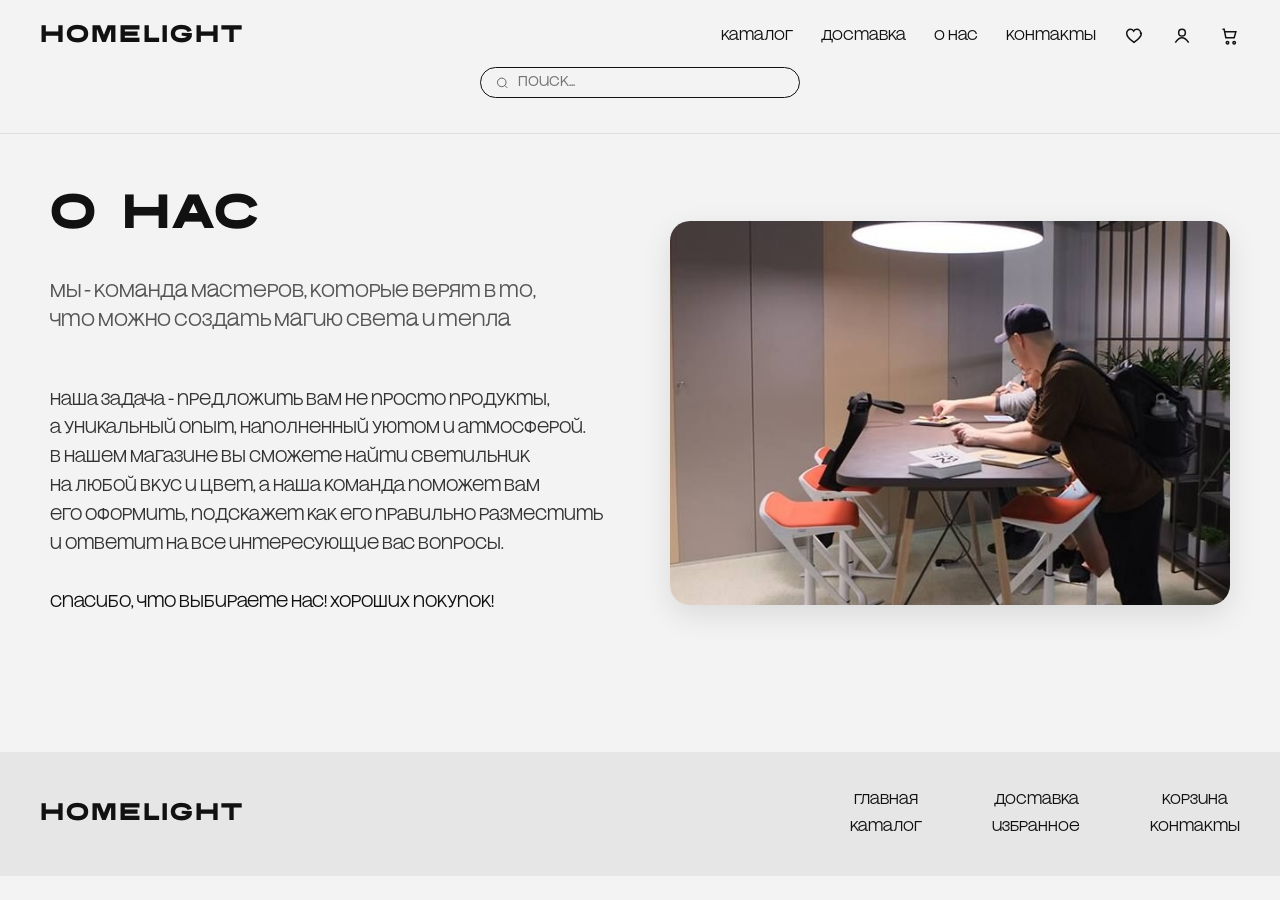
==== about.html @ e1d5abbf "Add files via upload" ====
<!DOCTYPE html>
<html lang="ru">
<head>
    <meta name="viewport" content="width=device-width, initial-scale=1.0, maximum-scale=1.0, user-scalable=yes">
    <meta charset="UTF-8">
    <meta name="viewport" content="width=device-width, initial-scale=1.0">
    <title>HOMELIGHT - О нас</title>
    <link href="https://fonts.googleapis.com/css2?family=Manrope:wght@400;500;700;800&display=swap" rel="stylesheet">
    <link rel="stylesheet" href="about.css">
</head>
<body>

<header class="header">
    <div class="container header-row">
        <a href="index.html" class="logo">HOMELIGHT</a>

        <nav class="nav">
            <a href="catalog.html">каталог</a>
            <a href="delivery.html">доставка</a>
            <a href="about.html">о нас</a>
             <a href="contact.html">контакты</a>

            <a href="favorites.html" class="icon icon-favorite">
                <svg class="heart-icon" viewBox="0 0 24 24" fill="none" stroke="currentColor">
                    <path d="M20.8 8.6c0 5-8.8 11-8.8 11S3.2 13.6 3.2 8.6c0-2.6 2-4.6 4.6-4.6 1.6 0 3 .8 3.8 2.1C12.4 4.8 13.8 4 15.4 4c2.6 0 4.6 2 4.6 4.6z"/>
                </svg>
            </a>

            <a href="profile.html" class="icon">
                <svg viewBox="0 0 24 24" fill="none" stroke="currentColor">
                    <circle cx="12" cy="8" r="4"/>
                    <path d="M4 20c2.5-4 5.5-6 8-6s5.5 2 8 6"/>
                </svg>
            </a>

            <a href="trashbin.html" class="icon cart-icon">
                <svg viewBox="0 0 24 24" fill="none" stroke="currentColor">
                    <path d="M3 4h2l2 10h10l2-7H6"/>
                    <circle cx="9" cy="20" r="1.5"/>
                    <circle cx="17" cy="20" r="1.5"/>
                </svg>
            </a>
        </nav>
    </div>

    <div class="search-wrapper">
        <div class="search-box">
            <svg viewBox="0 0 24 24" fill="none" stroke="currentColor">
                <circle cx="11" cy="11" r="7"/>
                <line x1="20" y1="20" x2="16.5" y2="16.5"/>
            </svg>
            <input type="text" id="searchInput" placeholder="Поиск...">
        </div>
    </div>
</header>

<hr class="divider">

<main>
    <div class="about-section">
        <div class="about-left">
            <h1 class="about-title">О НАС</h1>
            <p class="about-text-light">
                Мы - команда мастеров, которые верят в то,<br>
                что можно создать магию света и тепла
            </p>
            <div class="about-spacer" style="height: 20px;"></div>
            <div class="about-text-regular">
                <p>
                    Наша задача - предложить вам не просто продукты,<br>
                    а уникальный опыт, наполненный уютом и атмосферой.<br>
                    В нашем магазине вы сможете найти светильник<br>
                    на любой вкус и цвет, а наша команда поможет вам<br>
                    его оформить, подскажет как его правильно разместить<br>
                    и ответит на все интересующие вас вопросы.
                </p>
                <p class="about-thanks">
                    Спасибо, что выбираете нас! Хороших покупок!
                </p>
            </div>
        </div>
        <div class="about-right">
            <div class="about-image">
                <img src="image/about.jpg" alt="Интерьер с светильниками HOMELIGHT">
            </div>
        </div>
    </div>
</main>

<footer class="footer">
    <div class="container footer-content">
        <a href="index.html" class="logo">HOMELIGHT</a>

        <div class="footer-links">
            <div class="col">
                <a href="index.html">главная</a>
                <a href="catalog.html">каталог</a>
            </div>
            <div class="col">
                <a href="delivery.html">доставка</a>
                <a href="favorites.html">избранное</a>
            </div>
            <div class="col">
                <a href="trashbin.html">корзина</a>
                <a href="contact.html">контакты</a>
            </div>
        </div>
    </div>
</footer>

<script>
// Поиск по страницам
const searchInput = document.getElementById('searchInput');
if (searchInput) {
    searchInput.addEventListener('keypress', function(e) {
        if (e.key === 'Enter') {
            const query = this.value.trim().toLowerCase();
            if (query === 'каталог') window.location.href = 'catalog.html';
            else if (query === 'о нас') window.location.href = 'about.html';
            else if (query === 'главная') window.location.href = 'index.html';
            else alert('По запросу "' + query + '" ничего не найдено');
        }
    });
}

// Эффект для сердечка - меняет цвет при наведении
document.querySelectorAll('.icon-favorite').forEach(icon => {
    const svg = icon.querySelector('.heart-icon');
    if (svg) {
        icon.addEventListener('mouseenter', function() {
            svg.style.stroke = '#FF6161';
            svg.style.fill = '#FF6161';
        });
        icon.addEventListener('mouseleave', function() {
            svg.style.stroke = 'currentColor';
            svg.style.fill = 'none';
        });
    }
});
</script>
<script src="favorites.js"></script>
</body>
</html>
---- about.css ----
/* about.css - стили для страницы "О нас" */

* {
    margin: 0;
    padding: 0;
    box-sizing: border-box;
}

@font-face {
    font-family: 'Widock Trial';
    src: url('Widock TRIAL Bold.otf') format('opentype');
    font-weight: 800;
    font-display: swap;
}

@font-face {
    font-family: 'Gothic60';
    src: url('Gothic60-Regular.otf') format('opentype');
    font-weight: 400;
    font-display: swap;
}

html {
    overflow-x: hidden;
}

body {
    overflow-x: hidden;
    width: 100%;
    background: #f3f3f3;
    font-family: 'Gothic60', 'Manrope', sans-serif;
    color: #111;
}

img, video, iframe {
    max-width: 100%;
    height: auto;
}

button, input, select, textarea {
    font-size: 16px;
}

/* Заголовки - Widock Trial */
h1, .logo {
    font-family: 'Widock Trial', 'Manrope', sans-serif;
    font-weight: 800;
}

/* Навигация и основной текст - Gothic60 */
.nav a, 
.about-text-light, 
.about-text-regular, 
.about-thanks,
.search-box input,
.footer-links a {
    font-family: 'Gothic60', 'Manrope', sans-serif;
    font-weight: 400;
}

.container {
    width: 1200px;
    margin: 0 auto;
    text-align: center;
}

.divider {
    border: none;
    border-top: 1px solid #ddd;
}

/* ===== HEADER ===== */
.header {
    padding: 25px 0 35px;
}

.header-row {
    display: flex;
    justify-content: space-between;
    align-items: center;
}

.logo {
    letter-spacing: 2px;
    font-size: 24px;
    text-decoration: none;
    color: inherit;
    transition: opacity 0.3s ease;
}

.logo:hover {
    opacity: 0.8;
}

.nav {
    display: flex;
    align-items: center;
    gap: 28px;
}

.nav a {
    text-decoration: none;
    font-size: 14px;
    color: #111;
    transition: color 0.3s ease;
}

.nav a:hover {
    color: #a6a86c;
}

.nav a.active {
    color: #a6a86c;
}

/* Иконки */
.icon {
    display: inline-flex;
    align-items: center;
    transition: all 0.3s ease;
}

.icon svg {
    width: 20px;
    height: 20px;
    stroke-width: 1.8;
    transition: all 0.3s ease;
}

.icon-profile:hover svg,
.icon:not(.icon-favorite):hover svg {
    stroke: #a6a86c;
}

/* ===== SEARCH ===== */
.search-wrapper {
    display: flex;
    justify-content: center;
    margin-top: 20px;
}

.search-box {
    display: flex;
    align-items: center;
    border: 1.5px solid #111;
    border-radius: 20px;
    padding: 6px 14px;
    width: 320px;
    transition: border-color 0.3s ease;
}

.search-box:focus-within {
    border-color: #a6a86c;
}

.search-box svg {
    width: 16px;
    height: 16px;
    margin-right: 8px;
}

.search-box input {
    border: none;
    outline: none;
    background: transparent;
    width: 100%;
    font-size: 14px;
}

.search-box input::placeholder {
    font-family: 'Gothic60', 'Manrope', sans-serif;
}

/* ===== ABOUT SECTION ===== */
.about-section {
    display: flex;
    justify-content: space-between;
    align-items: center;
    max-width: 1400px;
    margin: 0 auto;
    padding: 60px 50px;
    gap: 60px;
}

.about-left {
    flex: 1;
}

.about-right {
    flex: 1;
    display: flex;
    justify-content: center;
}

.about-image {
    width: 100%;
    max-width: 600px;
    border-radius: 20px;
    overflow: hidden;
    box-shadow: 0 10px 30px rgba(0, 0, 0, 0.1);
    transition: box-shadow 0.3s ease;
}

.about-image:hover {
    box-shadow: 0 15px 40px rgba(0, 0, 0, 0.15);
}

.about-image img {
    width: 100%;
    height: auto;
    display: block;
}

.about-title {
    font-family: 'Widock Trial', 'Manrope', sans-serif;
    font-weight: 800;
    font-size: 48px;
    margin-bottom: 40px;
    letter-spacing: 2px;
    color: #111;
}

.about-text-light {
    font-size: 18px;
    line-height: 1.6;
    color: #555;
    margin-bottom: 30px;
}

.about-text-regular {
    font-size: 16px;
    line-height: 1.8;
    color: #333;
}

.about-text-regular p {
    margin-bottom: 15px;
}

.about-thanks {
    margin-top: 30px;
    font-weight: 400;
    color: #111;
    font-size: 16px;
}

/* ===== FOOTER ===== */
.footer {
    background: #e6e6e6;
    padding: 40px 0;
    width: 100%;
    margin-top: 60px;
}

.footer-content {
    display: flex;
    justify-content: space-between;
    align-items: center;
}

.footer-links {
    display: flex;
    gap: 70px;
}

.footer-links .col {
    display: flex;
    flex-direction: column;
    gap: 10px;
}

.footer-links a {
    text-decoration: none;
    font-size: 14px;
    color: #111;
    transition: color 0.3s ease;
}

.footer-links a:hover {
    color: #a6a86c;
}

/* ===== АДАПТАЦИЯ ===== */
@media (max-width: 1200px) {
    .container {
        width: 100%;
        padding: 0 30px;
    }
    
    .about-section {
        padding: 40px 30px;
        gap: 40px;
    }
}

@media (max-width: 900px) {
    .about-section {
        flex-direction: column-reverse;
        gap: 40px;
    }
    
    .about-left {
        text-align: center;
        width: 100%;
        max-width: 600px;
    }
    
    .about-right {
        width: 100%;
        max-width: 500px;
    }
    
    .about-title {
        font-size: 42px;
    }
    
    .about-text-light br,
    .about-text-regular br {
        display: none;
    }
    
    .about-thanks {
        text-align: center;
    }
}

@media (max-width: 768px) {
    .container {
        width: 100%;
        padding: 0 20px;
    }

    .header-row {
        flex-wrap: wrap;
        justify-content: center;
        gap: 20px;
    }

    .nav {
        flex-wrap: wrap;
        justify-content: center;
        gap: 20px;
    }

    .about-section {
        flex-direction: column-reverse;
        padding: 40px 20px;
        gap: 40px;
    }

    .about-left {
        text-align: center;
        width: 100%;
    }

    .about-title {
        font-size: 42px;
        margin-bottom: 30px;
    }

    .about-text-light {
        font-size: 16px;
        line-height: 1.5;
    }

    .about-text-regular {
        font-size: 14px;
        line-height: 1.6;
    }

    .about-text-light br, 
    .about-text-regular br {
        display: none;
    }

    .about-right {
        width: 100%;
        max-width: 400px;
        margin: 0 auto;
    }

    .about-image {
        max-width: 100%;
    }

    .footer-content {
        flex-direction: column;
        gap: 30px;
        text-align: center;
    }

    .footer-links {
        flex-direction: column;
        gap: 25px;
        align-items: center;
    }

    .footer-links .col {
        align-items: center;
    }
}

@media (max-width: 480px) {
    .about-title {
        font-size: 32px;
    }

    .about-text-light {
        font-size: 14px;
    }

    .about-text-regular {
        font-size: 13px;
    }

    .about-thanks {
        font-size: 13px;
    }

    .nav {
        gap: 15px;
    }

    .nav a {
        font-size: 12px;
    }

    .search-box {
        width: 90%;
        max-width: 280px;
    }

    .logo {
        font-size: 24px;
    }
    /* ===== ТОЛЬКО МОБИЛЬНАЯ ВЕРСИЯ ===== */
@media (max-width: 768px) {
    .header-row {
        flex-direction: column;
        gap: 15px;
    }
    
    .header-row > a:first-child {
        order: 1;
    }
    
    .header-row .icon,
    .header-row a.icon {
        order: 0;
        display: inline-flex;
    }
    
    .nav {
        order: 2;
        width: 100%;
        justify-content: center;
        flex-wrap: wrap;
        gap: 20px;
    }
    
    .search-wrapper {
        order: 3;
        width: 100%;
    }
    
    .footer-links {
        flex-direction: row;
        justify-content: center;
        gap: 40px;
        flex-wrap: wrap;
    }
}
/* ===== ТОЛЬКО МОБИЛЬНАЯ ВЕРСИЯ ===== */
@media (max-width: 768px) {
    .header-row {
        display: flex;
        flex-direction: column;
        align-items: center;
        gap: 15px;
    }
    
    .logo {
        order: 1;
    }
    
    .header-icons {
        order: 0;
        display: flex;
        justify-content: center;
        gap: 25px;
        width: 100%;
    }
    
    .nav {
        order: 2;
        display: flex;
        justify-content: center;
        flex-wrap: wrap;
        gap: 20px;
        width: 100%;
    }
    
    .search-wrapper {
        order: 3;
        width: 100%;
        display: flex;
        justify-content: center;
        margin-top: 10px;
    }
    
    /* Кнопки зеленые */
    .card button,
    .subscribe-btn,
    .btn-cart,
    .checkout-btn,
    .save-btn,
    .auth-btn {
        background: #a6a86c;
        color: white;
    }
    
    .card button:hover,
    .subscribe-btn:hover,
    .btn-cart:hover,
    .checkout-btn:hover,
    .save-btn:hover,
    .auth-btn:hover {
        background: #8b8d5a;
    }
    
    /* Подвал - два столбца */
    .footer-links {
        display: flex;
        flex-direction: row;
        justify-content: center;
        gap: 40px;
        flex-wrap: wrap;
    }
    
    /* Для главной страницы - центрирование */
    .hero {
        padding: 40px 0;
    }
    
    .catalog {
        padding: 20px 0 60px;
    }
}
}
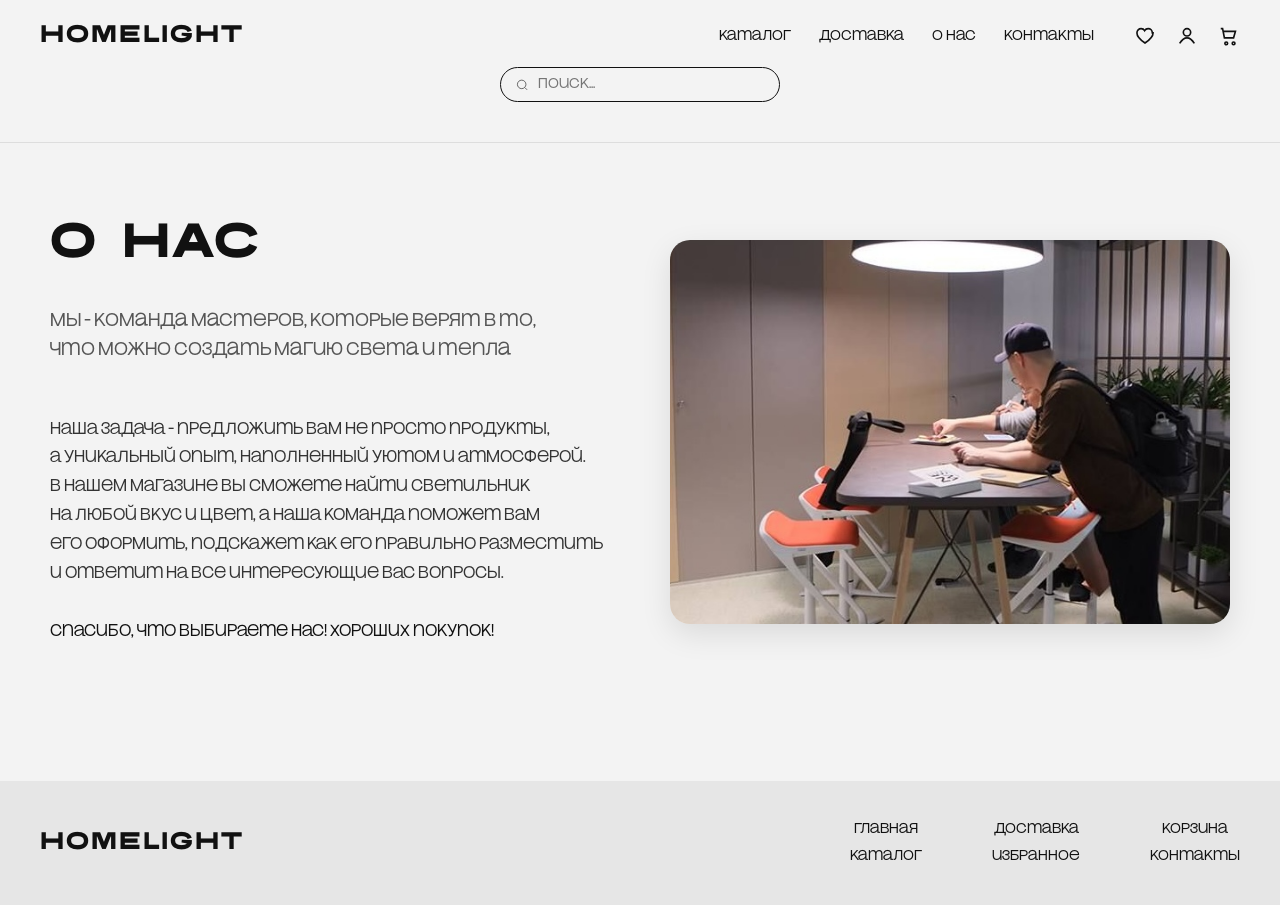
==== commit 3360c283: "Add files via upload" ====
--- a/about.html
+++ b/about.html
@@ -5,51 +5,59 @@
     <meta charset="UTF-8">
     <meta name="viewport" content="width=device-width, initial-scale=1.0">
     <title>HOMELIGHT - О нас</title>
+    <link rel="stylesheet" href="common.css">
     <link href="https://fonts.googleapis.com/css2?family=Manrope:wght@400;500;700;800&display=swap" rel="stylesheet">
     <link rel="stylesheet" href="about.css">
 </head>
 <body>
 
 <header class="header">
-    <div class="container header-row">
-        <a href="index.html" class="logo">HOMELIGHT</a>
+    <div class="container">
+        <div class="header-row">
+            <a href="index.html" class="logo">HOMELIGHT</a>
+            
+            <!-- Обертка для меню и иконок вместе -->
+            <div class="nav-wrapper">
+                <!-- Ссылки меню -->
+                <nav class="nav-links">
+                    <a href="catalog.html">каталог</a>
+                    <a href="delivery.html">доставка</a>
+                    <a href="about.html">о нас</a>
+                    <a href="contact.html">контакты</a>
+                </nav>
+                
+                <!-- Иконки (будут справа от меню на десктопе) -->
+                <div class="nav-icons">
+                    <a href="favorites.html" class="icon icon-favorite">
+                        <svg class="heart-icon" viewBox="0 0 24 24" fill="none" stroke="currentColor">
+                            <path d="M20.8 8.6c0 5-8.8 11-8.8 11S3.2 13.6 3.2 8.6c0-2.6 2-4.6 4.6-4.6 1.6 0 3 .8 3.8 2.1C12.4 4.8 13.8 4 15.4 4c2.6 0 4.6 2 4.6 4.6z"/>
+                        </svg>
+                    </a>
+                    <a href="profile.html" class="icon">
+                        <svg viewBox="0 0 24 24" fill="none" stroke="currentColor">
+                            <circle cx="12" cy="8" r="4"/>
+                            <path d="M4 20c2.5-4 5.5-6 8-6s5.5 2 8 6"/>
+                        </svg>
+                    </a>
+                    <a href="trashbin.html" class="icon cart-icon">
+                        <svg viewBox="0 0 24 24" fill="none" stroke="currentColor">
+                            <path d="M3 4h2l2 10h10l2-7H6"/>
+                            <circle cx="9" cy="20" r="1.5"/>
+                            <circle cx="17" cy="20" r="1.5"/>
+                        </svg>
+                    </a>
+                </div>
+            </div>
+        </div>
 
-        <nav class="nav">
-            <a href="catalog.html">каталог</a>
-            <a href="delivery.html">доставка</a>
-            <a href="about.html">о нас</a>
-             <a href="contact.html">контакты</a>
-
-            <a href="favorites.html" class="icon icon-favorite">
-                <svg class="heart-icon" viewBox="0 0 24 24" fill="none" stroke="currentColor">
-                    <path d="M20.8 8.6c0 5-8.8 11-8.8 11S3.2 13.6 3.2 8.6c0-2.6 2-4.6 4.6-4.6 1.6 0 3 .8 3.8 2.1C12.4 4.8 13.8 4 15.4 4c2.6 0 4.6 2 4.6 4.6z"/>
+        <div class="search-wrapper">
+            <div class="search-box">
+                <svg viewBox="0 0 24 24" fill="none" stroke="currentColor">
+                    <circle cx="11" cy="11" r="7"/>
+                    <line x1="20" y1="20" x2="16.5" y2="16.5"/>
                 </svg>
-            </a>
-
-            <a href="profile.html" class="icon">
-                <svg viewBox="0 0 24 24" fill="none" stroke="currentColor">
-                    <circle cx="12" cy="8" r="4"/>
-                    <path d="M4 20c2.5-4 5.5-6 8-6s5.5 2 8 6"/>
-                </svg>
-            </a>
-
-            <a href="trashbin.html" class="icon cart-icon">
-                <svg viewBox="0 0 24 24" fill="none" stroke="currentColor">
-                    <path d="M3 4h2l2 10h10l2-7H6"/>
-                    <circle cx="9" cy="20" r="1.5"/>
-                    <circle cx="17" cy="20" r="1.5"/>
-                </svg>
-            </a>
-        </nav>
-    </div>
-
-    <div class="search-wrapper">
-        <div class="search-box">
-            <svg viewBox="0 0 24 24" fill="none" stroke="currentColor">
-                <circle cx="11" cy="11" r="7"/>
-                <line x1="20" y1="20" x2="16.5" y2="16.5"/>
-            </svg>
-            <input type="text" id="searchInput" placeholder="Поиск...">
+                <input type="text" id="searchInput" placeholder="Поиск...">
+            </div>
         </div>
     </div>
 </header>
--- a/common.css
+++ b/common.css
@@ -0,0 +1,382 @@
+/* common.css - единые стили для всех страниц */
+
+/* ===== ОСНОВНЫЕ СТИЛИ ШАПКИ ===== */
+.header {
+    padding: 25px 0 35px;
+}
+
+.header-row {
+    display: flex;
+    justify-content: space-between;
+    align-items: center;
+    flex-wrap: wrap;
+}
+
+.logo {
+    font-family: 'Widock Trial', 'Manrope', sans-serif;
+    font-weight: 800;
+    letter-spacing: 2px;
+    font-size: 24px;
+    text-decoration: none;
+    color: #111;
+    transition: opacity 0.3s ease;
+}
+
+.logo:hover {
+    opacity: 0.8;
+}
+
+/* Обертка для навигации */
+.nav-wrapper {
+    display: flex;
+    align-items: center;
+    gap: 40px;
+}
+
+/* Ссылки меню */
+.nav-links {
+    display: flex;
+    align-items: center;
+    gap: 28px;
+}
+
+.nav-links a {
+    font-family: 'Gothic60', 'Manrope', sans-serif;
+    font-weight: 400;
+    text-decoration: none;
+    font-size: 14px;
+    color: #111;
+    transition: color 0.3s ease;
+    white-space: nowrap;
+}
+
+.nav-links a:hover {
+    color: #a6a86c;
+}
+
+.nav-links a.active {
+    color: #a6a86c;
+}
+
+/* Иконки */
+.nav-icons {
+    display: flex;
+    align-items: center;
+    gap: 20px;
+}
+
+.icon {
+    display: inline-flex;
+    align-items: center;
+    transition: all 0.3s ease;
+    color: #111;
+}
+
+.icon svg {
+    width: 20px;
+    height: 20px;
+    stroke: #111;
+    stroke-width: 1.8;
+    fill: none;
+    transition: all 0.3s ease;
+}
+
+.icon:not(.icon-favorite):hover svg {
+    stroke: #a6a86c;
+}
+
+.icon-favorite:hover svg {
+    stroke: #FF6161 !important;
+    fill: #FF6161 !important;
+}
+
+/* Поиск */
+.search-wrapper {
+    display: flex;
+    justify-content: center;
+    margin-top: 20px;
+}
+
+.search-box {
+    display: flex;
+    align-items: center;
+    border: 1.5px solid #111;
+    border-radius: 20px;
+    padding: 6px 14px;
+    width: 320px;
+    transition: border-color 0.3s ease;
+}
+
+.search-box:focus-within {
+    border-color: #a6a86c;
+}
+
+.search-box svg {
+    width: 16px;
+    height: 16px;
+    margin-right: 8px;
+    stroke: #111;
+}
+
+.search-box input {
+    border: none;
+    outline: none;
+    background: transparent;
+    width: 100%;
+    font-size: 14px;
+    font-family: 'Gothic60', 'Manrope', sans-serif;
+    color: #111;
+}
+@media (max-width: 768px) {
+    .container {
+        width: 100% !important;
+        padding: 0 15px !important;
+    }
+    
+    .header {
+        padding: 15px 0 20px !important;
+    }
+    
+    .header-row {
+        flex-direction: column !important;
+        align-items: center !important;
+        gap: 12px !important;
+    }
+    
+    .logo {
+        order: 1 !important;
+        font-size: 24px !important;
+        margin-bottom: 5px !important;
+    }
+    
+    .nav-wrapper {
+        order: 2 !important;
+        flex-direction: column !important;
+        gap: 15px !important;
+        width: 100% !important;
+    }
+    
+    .nav-icons {
+        order: 1 !important;
+        justify-content: center !important;
+        gap: 25px !important;
+    }
+    
+    .nav-links {
+        order: 2 !important;
+        justify-content: center !important;
+        flex-wrap: nowrap !important;
+        gap: 16px !important;
+        width: 100% !important;
+    }
+    
+    .nav-links a {
+        font-size: 15px !important;
+        white-space: nowrap !important;
+        padding: 0 2px !important;
+    }
+    
+    .search-wrapper {
+        order: 4 !important;
+        margin-top: 20px !important;
+        margin-bottom: 5px !important;
+        width: 100% !important;
+    }
+    
+    .search-box {
+        width: 100% !important;
+        max-width: 280px !important;
+        margin: 0 auto !important;
+        padding: 8px 14px !important;
+    }
+    
+    .search-box input {
+        font-size: 14px !important;
+    }
+    
+    .icon svg,
+    .icon-favorite svg,
+    .cart-icon svg {
+        width: 22px !important;
+        height: 22px !important;
+    }
+    
+    /* ===== ДОБАВЛЯЕМ ОТСТУПЫ ДЛЯ ЗАГОЛОВКОВ ТОЛЬКО НА МОБИЛКАХ ===== */
+    
+    /* Отступ для HOMELIGHT на главной */
+    .hero {
+        margin-top: 10px !important;
+    }
+    
+    .hero h1 {
+        margin-top: 10px !important;
+    }
+    
+    /* ПОДНИМАЕМ ТЕКСТ ВЫШЕ */
+    .hero-text {
+        margin-top: 0px !important;
+        margin-bottom: 20px !important;
+    }
+    
+    /* Отступ для "ДЛЯ ВАС" на главной */
+    .catalog {
+        margin-top: 30px !important;
+    }
+    
+    .catalog h2 {
+        margin-top: 20px !important;
+    }
+    
+    /* Отступ для заголовков на других страницах */
+    .about-title,
+    .delivery-title,
+    .cart-title,
+    .favorites-title,
+    .profile-title,
+    .catalog h1,
+    .page-title,
+    .contacts-page .page-title {
+        margin-top: 20px !important;
+    }
+}
+    /* Поиск - ниже, с увеличенным отступом сверху */
+    .search-wrapper {
+        order: 4 !important;
+        margin-top: 20px !important;
+        margin-bottom: 5px !important;
+        width: 100% !important;
+    }
+    
+    .search-box {
+        width: 100% !important;
+        max-width: 280px !important;
+        margin: 0 auto !important;
+        padding: 8px 14px !important;
+    }
+    
+    .search-box input {
+        font-size: 14px !important;
+    }
+    
+    .icon svg,
+    .icon-favorite svg,
+    .cart-icon svg {
+        width: 22px !important;
+        height: 22px !important;
+    }
+    
+    /* ===== ДОБАВЛЯЕМ ОТСТУПЫ ДЛЯ ЗАГОЛОВКОВ ТОЛЬКО НА МОБИЛКАХ ===== */
+    
+    /* Отступ для HOMELIGHT на главной */
+    .hero {
+        margin-top: 30px !important;
+    }
+    
+    .hero h1 {
+        margin-top: 20px !important;
+    }
+    
+    /* Отступ для "ДЛЯ ВАС" на главной */
+    .catalog {
+        margin-top: 30px !important;
+    }
+    
+    .catalog h2 {
+        margin-top: 20px !important;
+    }
+    
+    /* Отступ для заголовков на других страницах */
+    .about-title,
+    .delivery-title,
+    .cart-title,
+    .favorites-title,
+    .profile-title,
+    .catalog h1,
+    .page-title,
+    .contacts-page .page-title {
+        margin-top: 20px !important;
+    }
+}
+
+/* ===== ДЛЯ ЭКРАНОВ 480px И МЕНЬШЕ ===== */
+@media (max-width: 480px) {
+    .container {
+        padding: 0 10px !important;
+    }
+    
+    .logo {
+        font-size: 22px !important;
+    }
+    
+    .nav-icons {
+        gap: 20px !important;
+    }
+    
+    /* Уменьшаем расстояние между пунктами меню, чтобы поместились */
+    .nav-links {
+        gap: 12px !important;
+    }
+    
+    .nav-links a {
+        font-size: 13px !important;
+        padding: 0 1px !important;
+    }
+    
+    .icon svg,
+    .icon-favorite svg,
+    .cart-icon svg {
+        width: 20px !important;
+        height: 20px !important;
+    }
+    
+    .search-wrapper {
+        margin-top: 18px !important;
+    }
+    
+    .search-box {
+        max-width: 260px !important;
+        padding: 6px 12px !important;
+    }
+    
+    .search-box input {
+        font-size: 13px !important;
+    }
+    
+    /* Уменьшаем отступы на очень маленьких экранах */
+    .hero {
+        margin-top: 20px !important;
+    }
+    
+    .catalog {
+        margin-top: 20px !important;
+    }
+    
+    .about-title,
+    .delivery-title,
+    .cart-title,
+    .favorites-title,
+    .profile-title,
+    .catalog h1,
+    .page-title {
+        margin-top: 15px !important;
+    }
+}
+
+/* ===== ДЛЯ ЭКРАНОВ 360px И МЕНЬШЕ ===== */
+@media (max-width: 360px) {
+    .nav-links {
+        gap: 8px !important;
+    }
+    
+    .nav-links a {
+        font-size: 12px !important;
+    }
+}
+
+/* ===== ДЛЯ ПЛАНШЕТОВ ===== */
+@media (min-width: 769px) and (max-width: 1024px) {
+    .container {
+        width: 100% !important;
+        padding: 0 30px !important;
+    }
+}
--- a/about.css
+++ b/about.css
@@ -41,21 +41,10 @@
     font-size: 16px;
 }
 
-/* Заголовки - Widock Trial */
+/* Заголовки */
 h1, .logo {
     font-family: 'Widock Trial', 'Manrope', sans-serif;
     font-weight: 800;
-}
-
-/* Навигация и основной текст - Gothic60 */
-.nav a, 
-.about-text-light, 
-.about-text-regular, 
-.about-thanks,
-.search-box input,
-.footer-links a {
-    font-family: 'Gothic60', 'Manrope', sans-serif;
-    font-weight: 400;
 }
 
 .container {
@@ -67,108 +56,6 @@
 .divider {
     border: none;
     border-top: 1px solid #ddd;
-}
-
-/* ===== HEADER ===== */
-.header {
-    padding: 25px 0 35px;
-}
-
-.header-row {
-    display: flex;
-    justify-content: space-between;
-    align-items: center;
-}
-
-.logo {
-    letter-spacing: 2px;
-    font-size: 24px;
-    text-decoration: none;
-    color: inherit;
-    transition: opacity 0.3s ease;
-}
-
-.logo:hover {
-    opacity: 0.8;
-}
-
-.nav {
-    display: flex;
-    align-items: center;
-    gap: 28px;
-}
-
-.nav a {
-    text-decoration: none;
-    font-size: 14px;
-    color: #111;
-    transition: color 0.3s ease;
-}
-
-.nav a:hover {
-    color: #a6a86c;
-}
-
-.nav a.active {
-    color: #a6a86c;
-}
-
-/* Иконки */
-.icon {
-    display: inline-flex;
-    align-items: center;
-    transition: all 0.3s ease;
-}
-
-.icon svg {
-    width: 20px;
-    height: 20px;
-    stroke-width: 1.8;
-    transition: all 0.3s ease;
-}
-
-.icon-profile:hover svg,
-.icon:not(.icon-favorite):hover svg {
-    stroke: #a6a86c;
-}
-
-/* ===== SEARCH ===== */
-.search-wrapper {
-    display: flex;
-    justify-content: center;
-    margin-top: 20px;
-}
-
-.search-box {
-    display: flex;
-    align-items: center;
-    border: 1.5px solid #111;
-    border-radius: 20px;
-    padding: 6px 14px;
-    width: 320px;
-    transition: border-color 0.3s ease;
-}
-
-.search-box:focus-within {
-    border-color: #a6a86c;
-}
-
-.search-box svg {
-    width: 16px;
-    height: 16px;
-    margin-right: 8px;
-}
-
-.search-box input {
-    border: none;
-    outline: none;
-    background: transparent;
-    width: 100%;
-    font-size: 14px;
-}
-
-.search-box input::placeholder {
-    font-family: 'Gothic60', 'Manrope', sans-serif;
 }
 
 /* ===== ABOUT SECTION ===== */
@@ -221,6 +108,8 @@
 }
 
 .about-text-light {
+    font-family: 'Gothic60', 'Manrope', sans-serif;
+    font-weight: 400;
     font-size: 18px;
     line-height: 1.6;
     color: #555;
@@ -228,6 +117,8 @@
 }
 
 .about-text-regular {
+    font-family: 'Gothic60', 'Manrope', sans-serif;
+    font-weight: 400;
     font-size: 16px;
     line-height: 1.8;
     color: #333;
@@ -238,8 +129,9 @@
 }
 
 .about-thanks {
+    font-family: 'Gothic60', 'Manrope', sans-serif;
+    font-weight: 400;
     margin-top: 30px;
-    font-weight: 400;
     color: #111;
     font-size: 16px;
 }
@@ -270,6 +162,8 @@
 }
 
 .footer-links a {
+    font-family: 'Gothic60', 'Manrope', sans-serif;
+    font-weight: 400;
     text-decoration: none;
     font-size: 14px;
     color: #111;
@@ -322,228 +216,4 @@
     .about-thanks {
         text-align: center;
     }
-}
-
-@media (max-width: 768px) {
-    .container {
-        width: 100%;
-        padding: 0 20px;
-    }
-
-    .header-row {
-        flex-wrap: wrap;
-        justify-content: center;
-        gap: 20px;
-    }
-
-    .nav {
-        flex-wrap: wrap;
-        justify-content: center;
-        gap: 20px;
-    }
-
-    .about-section {
-        flex-direction: column-reverse;
-        padding: 40px 20px;
-        gap: 40px;
-    }
-
-    .about-left {
-        text-align: center;
-        width: 100%;
-    }
-
-    .about-title {
-        font-size: 42px;
-        margin-bottom: 30px;
-    }
-
-    .about-text-light {
-        font-size: 16px;
-        line-height: 1.5;
-    }
-
-    .about-text-regular {
-        font-size: 14px;
-        line-height: 1.6;
-    }
-
-    .about-text-light br, 
-    .about-text-regular br {
-        display: none;
-    }
-
-    .about-right {
-        width: 100%;
-        max-width: 400px;
-        margin: 0 auto;
-    }
-
-    .about-image {
-        max-width: 100%;
-    }
-
-    .footer-content {
-        flex-direction: column;
-        gap: 30px;
-        text-align: center;
-    }
-
-    .footer-links {
-        flex-direction: column;
-        gap: 25px;
-        align-items: center;
-    }
-
-    .footer-links .col {
-        align-items: center;
-    }
-}
-
-@media (max-width: 480px) {
-    .about-title {
-        font-size: 32px;
-    }
-
-    .about-text-light {
-        font-size: 14px;
-    }
-
-    .about-text-regular {
-        font-size: 13px;
-    }
-
-    .about-thanks {
-        font-size: 13px;
-    }
-
-    .nav {
-        gap: 15px;
-    }
-
-    .nav a {
-        font-size: 12px;
-    }
-
-    .search-box {
-        width: 90%;
-        max-width: 280px;
-    }
-
-    .logo {
-        font-size: 24px;
-    }
-    /* ===== ТОЛЬКО МОБИЛЬНАЯ ВЕРСИЯ ===== */
-@media (max-width: 768px) {
-    .header-row {
-        flex-direction: column;
-        gap: 15px;
-    }
-    
-    .header-row > a:first-child {
-        order: 1;
-    }
-    
-    .header-row .icon,
-    .header-row a.icon {
-        order: 0;
-        display: inline-flex;
-    }
-    
-    .nav {
-        order: 2;
-        width: 100%;
-        justify-content: center;
-        flex-wrap: wrap;
-        gap: 20px;
-    }
-    
-    .search-wrapper {
-        order: 3;
-        width: 100%;
-    }
-    
-    .footer-links {
-        flex-direction: row;
-        justify-content: center;
-        gap: 40px;
-        flex-wrap: wrap;
-    }
-}
-/* ===== ТОЛЬКО МОБИЛЬНАЯ ВЕРСИЯ ===== */
-@media (max-width: 768px) {
-    .header-row {
-        display: flex;
-        flex-direction: column;
-        align-items: center;
-        gap: 15px;
-    }
-    
-    .logo {
-        order: 1;
-    }
-    
-    .header-icons {
-        order: 0;
-        display: flex;
-        justify-content: center;
-        gap: 25px;
-        width: 100%;
-    }
-    
-    .nav {
-        order: 2;
-        display: flex;
-        justify-content: center;
-        flex-wrap: wrap;
-        gap: 20px;
-        width: 100%;
-    }
-    
-    .search-wrapper {
-        order: 3;
-        width: 100%;
-        display: flex;
-        justify-content: center;
-        margin-top: 10px;
-    }
-    
-    /* Кнопки зеленые */
-    .card button,
-    .subscribe-btn,
-    .btn-cart,
-    .checkout-btn,
-    .save-btn,
-    .auth-btn {
-        background: #a6a86c;
-        color: white;
-    }
-    
-    .card button:hover,
-    .subscribe-btn:hover,
-    .btn-cart:hover,
-    .checkout-btn:hover,
-    .save-btn:hover,
-    .auth-btn:hover {
-        background: #8b8d5a;
-    }
-    
-    /* Подвал - два столбца */
-    .footer-links {
-        display: flex;
-        flex-direction: row;
-        justify-content: center;
-        gap: 40px;
-        flex-wrap: wrap;
-    }
-    
-    /* Для главной страницы - центрирование */
-    .hero {
-        padding: 40px 0;
-    }
-    
-    .catalog {
-        padding: 20px 0 60px;
-    }
-}
 }
